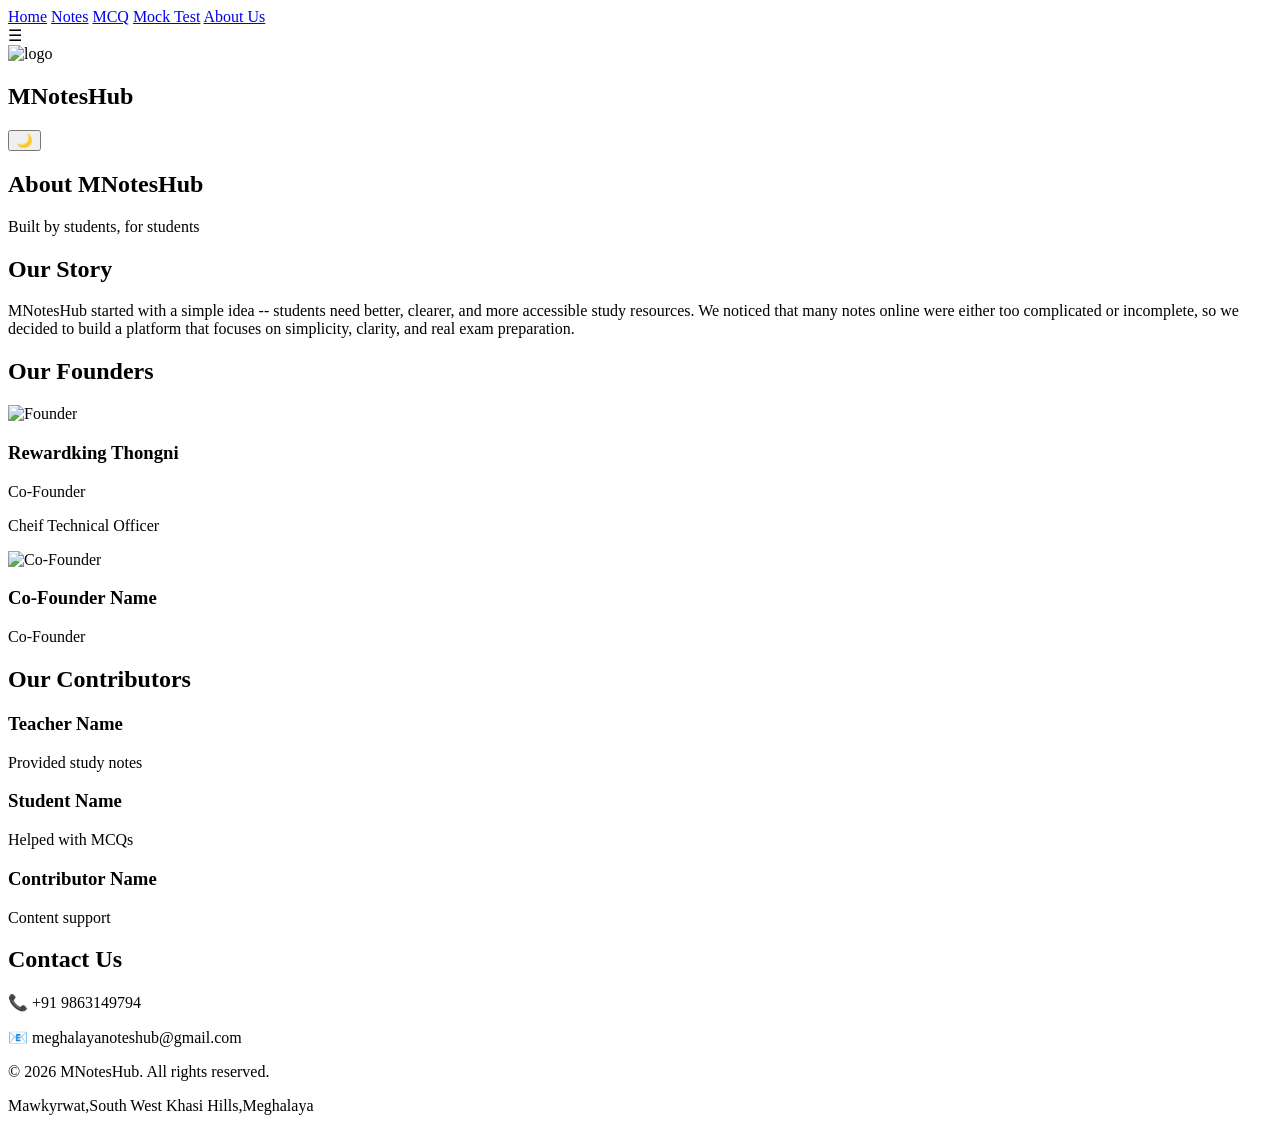
==== about.html @ bd03ecf1 "Add files via upload" ====
<meta name='viewport' content='width=device-width, initial-scale=1'/><!DOCTYPE html>
<html lang="en">
<head>
<meta charset="UTF-8">
<meta name="viewport" content="width=device-width, initial-scale=1.0">
<title>About - MNotesHub</title>

<link rel="stylesheet" href="style.css">
</head>

<body>

<!-- Sidebar -->
<div id="sidebar" class="sidebar">
  <a href="index.html">Home</a>
  <a href="notes.html">Notes</a>
  <a href="mcq.html">MCQ</a>
  <a href="mock.html">Mock Test</a>
  <a href="about.html">About Us</a>
</div>

<!-- Navbar -->
<div class="navbar">
  <div class="hamburger" onclick="toggleMenu()">☰</div>

  <div class="logo">
    <img src="logo.png" alt="logo">
    <h2>MNotesHub</h2>
  </div>

  <div class="nav-right">
    <button id="themeToggle">🌙</button>
  </div>
</div>

<!-- HERO -->
<section class="hero">
  <h1>About MNotesHub</h1>
  <p>Built by students, for students</p>
</section>

<!-- OUR STORY -->
<section class="section">
  <h2>Our Story</h2>
  <p>
    MNotesHub started with a simple idea -- students need better, clearer, and more accessible study resources.
    We noticed that many notes online were either too complicated or incomplete, so we decided to build a platform
    that focuses on simplicity, clarity, and real exam preparation.
  </p>
</section>

<!-- FOUNDERS -->
<section class="section alt">
  <h2>Our Founders</h2>

  <div class="features">

    <div class="founder-card">
      <img src="your-photo.jpg" alt="Founder">
      <h3>Rewardking Thongni</h3>
      <p>Co-Founder</p>
      <p>Cheif Technical Officer</p>
    </div>

    <div class="founder-card">
      <img src="cofounder.jpg" alt="Co-Founder">
      <h3>Co-Founder Name</h3>
      <p>Co-Founder</p>
    </div>

  </div>
</section>

<!-- CONTRIBUTORS -->
<section class="section">
  <h2>Our Contributors</h2>

  <div class="features">
    <div class="card">
      <h3>Teacher Name</h3>
      <p>Provided study notes</p>
    </div>

    <div class="card">
      <h3>Student Name</h3>
      <p>Helped with MCQs</p>
    </div>

    <div class="card">
      <h3>Contributor Name</h3>
      <p>Content support</p>
    </div>
  </div>
</section>

<!-- CONTACT -->
<section class="section alt">
  <h2>Contact Us</h2>
  <p>📞 +91 9863149794</p>
  <p>📧 meghalayanoteshub@gmail.com</p>
</section>

<!-- FOOTER -->
<footer class="footer">
  <p>© 2026 MNotesHub. All rights reserved.</p>
  <p>Mawkyrwat,South West Khasi Hills,Meghalaya</p>
</footer>

<script>
function toggleMenu() {
  let sidebar = document.getElementById("sidebar");
  sidebar.style.left = (sidebar.style.left === "0px") ? "-260px" : "0px";
}

/* Dark Mode */
const toggleBtn = document.getElementById("themeToggle");

if (localStorage.getItem("theme") === "dark") {
  document.body.classList.add("dark");
  toggleBtn.textContent = "☀️";
}

toggleBtn.onclick = () => {
  document.body.classList.toggle("dark");

  if (document.body.classList.contains("dark")) {
    localStorage.setItem("theme", "dark");
    toggleBtn.textContent = "☀️";
  } else {
    localStorage.setItem("theme", "light");
    toggleBtn.textContent = "🌙";
  }
};
</script>

</body>
</html>
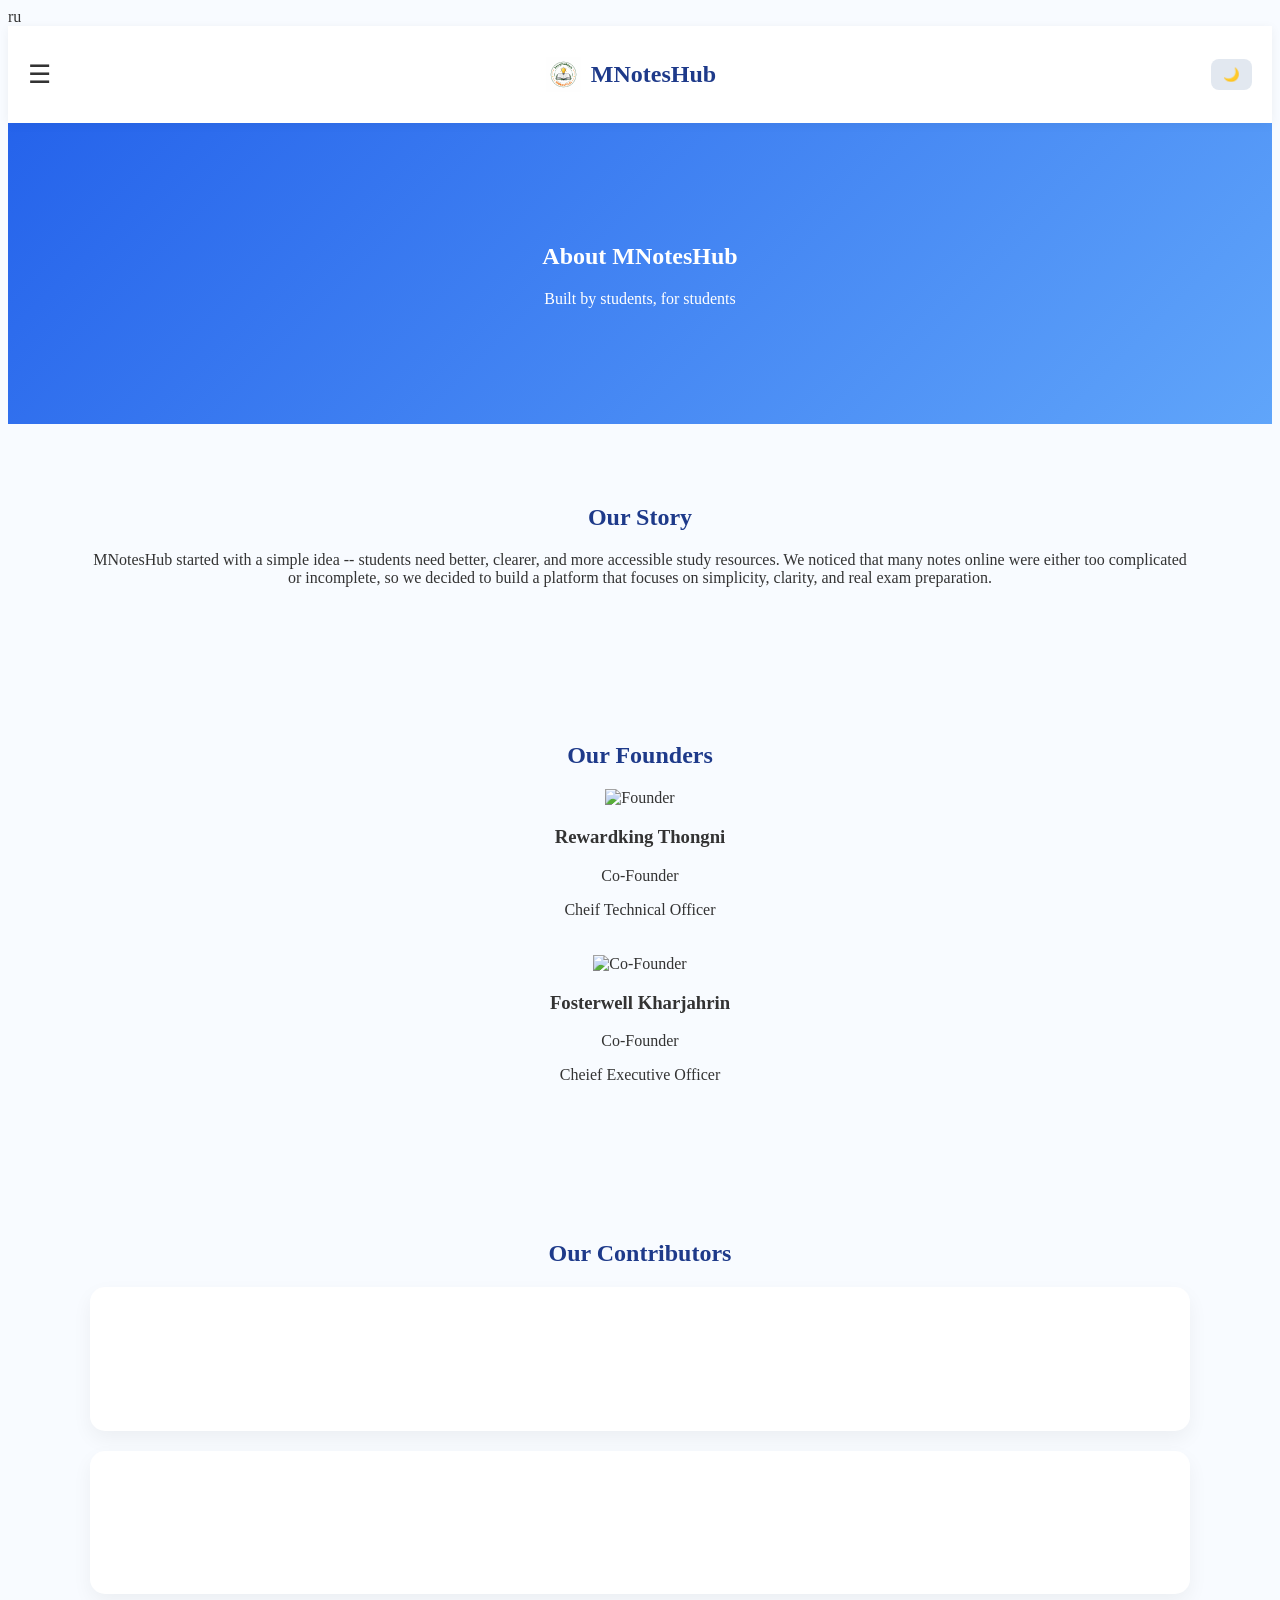
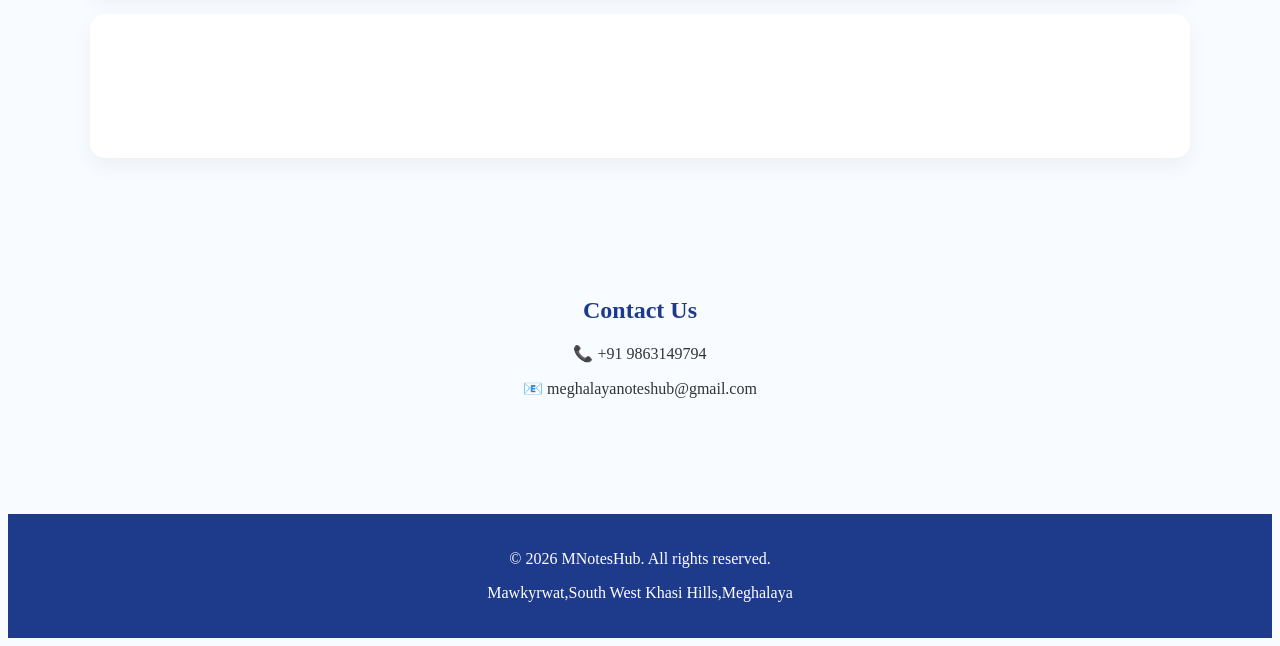
==== commit 6dcd5965: "Update co-founder name and title in about.html" ====
--- a/about.html
+++ b/about.html
@@ -1,4 +1,4 @@
-<meta name='viewport' content='width=device-width, initial-scale=1'/><!DOCTYPE html>
+ru<meta name='viewport' content='width=device-width, initial-scale=1'/><!DOCTYPE html>
 <html lang="en">
 <head>
 <meta charset="UTF-8">
@@ -64,8 +64,9 @@
 
     <div class="founder-card">
       <img src="cofounder.jpg" alt="Co-Founder">
-      <h3>Co-Founder Name</h3>
+      <h3>Fosterwell Kharjahrin</h3>
       <p>Co-Founder</p>
+      <p>Cheief Executive Officer </p>
     </div>
 
   </div>
@@ -134,4 +135,4 @@
 </script>
 
 </body>
-</html>+</html>
--- a/style.css
+++ b/style.css
@@ -0,0 +1,295 @@
+<meta name='viewport' content='width=device-width, initial-scale=1'/><style>/* RESET */
+* {
+    margin: 0;
+    padding: 0;
+    box-sizing: border-box;
+    font-family: "Segoe UI", sans-serif;
+}
+
+body {
+    background: #f8fbff;
+    color: #333;
+    transition: 0.3s;
+}
+
+/* NAVBAR */
+.navbar {
+    display: flex;
+    justify-content: space-between;
+    align-items: center;
+    padding: 15px 20px;
+    background: white;
+    box-shadow: 0 2px 10px rgba(0,0,0,0.05);
+    position: sticky;
+    top: 0;
+    z-index: 1000;
+    backdrop-filter: blur(10px);
+}
+
+.logo {
+    display: flex;
+    align-items: center;
+    gap: 10px;
+}
+
+.logo img {
+    height: 35px;
+}
+
+.logo h2 {
+    color: #1e3a8a;
+}
+
+.hamburger {
+    font-size: 26px;
+    cursor: pointer;
+}
+
+.nav-right button {
+    border: none;
+    background: #e2e8f0;
+    padding: 8px 12px;
+    border-radius: 8px;
+    cursor: pointer;
+}
+
+/* SIDEBAR */
+.sidebar {
+    position: fixed;
+    left: -260px;
+    top: 0;
+    width: 260px;
+    height: 100%;
+    background: #1e3a8a;
+    padding-top: 70px;
+    transition: 0.3s;
+}
+
+.sidebar a {
+    display: block;
+    padding: 15px 25px;
+    color: white;
+    text-decoration: none;
+}
+
+.sidebar a:hover {
+    background: #2563eb;
+}
+
+/* HERO */
+.hero {
+    text-align: center;
+    padding: 100px 20px;
+    background: linear-gradient(135deg, #2563eb, #60a5fa);
+    color: white;
+}
+
+/* SECTION */
+.section {
+    padding: 60px 20px;
+    text-align: center;
+    max-width: 1100px;
+    margin: auto;
+}
+
+.section h2 {
+    margin-bottom: 20px;
+    color: #1e3a8a;
+}
+
+/* GRID */
+.box-container,
+.subjects,
+.features,
+.testimonials {
+    display: grid;
+    gap: 20px;
+}
+
+.subjects {
+    grid-template-columns: repeat(auto-fit, minmax(250px, 1fr));
+}
+
+/* CARDS */
+.box,
+.card {
+    background: white;
+    padding: 25px;
+    border-radius: 15px;
+    box-shadow: 0 8px 20px rgba(0,0,0,0.05);
+    transition: 0.3s;
+}
+
+.card {
+    color: white;
+}
+
+.box:hover,
+.card:hover {
+    transform: translateY(-6px) scale(1.02);
+}
+
+/* SUBJECT COLORS */
+.physics { background: linear-gradient(135deg, #3b82f6, #60a5fa); }
+.chemistry { background: linear-gradient(135deg, #10b981, #34d399); }
+.biology { background: linear-gradient(135deg, #ef4444, #f87171); }
+
+/* MOCK COLORS */
+.jee { background: linear-gradient(135deg, #6366f1, #818cf8); }
+.neet { background: linear-gradient(135deg, #f59e0b, #fbbf24); }
+
+/* HEADER (Notes/MCQ pages) */
+.header {
+    text-align: center;
+    padding: 50px 20px;
+}
+
+.header h1 {
+    color: #1e3a8a;
+}
+
+/* ========================= */
+/* MCQ + MOCK TEST SECTION */
+/* ========================= */
+
+.unit {
+    background: white;
+    margin: 20px auto;
+    max-width: 800px;
+    border-radius: 12px;
+    box-shadow: 0 5px 15px rgba(0,0,0,0.08);
+    overflow: hidden;
+}
+
+.unit-header {
+    padding: 15px;
+    background: linear-gradient(135deg,#007BFF,#0056b3);
+    color: white;
+    font-weight: bold;
+    cursor: pointer;
+}
+
+.unit-content {
+    display: none;
+    padding: 15px;
+}
+
+/* QUESTION */
+.question {
+    margin-bottom: 15px;
+    padding: 12px;
+    background: #f8fbff;
+    border-radius: 8px;
+}
+
+.options label {
+    display: block;
+    margin: 5px 0;
+    cursor: pointer;
+}
+
+/* BUTTON */
+button {
+    padding: 8px 15px;
+    border: none;
+    background: #2563eb;
+    color: white;
+    border-radius: 6px;
+    cursor: pointer;
+}
+
+button:hover {
+    background: #1d4ed8;
+}
+
+.score {
+    margin-top: 10px;
+    font-weight: bold;
+}
+
+/* SEARCH */
+.search-box {
+    text-align: center;
+    margin: 20px;
+}
+
+.search-box input {
+    width: 100%;
+    max-width: 400px;
+    padding: 10px 15px;
+    border-radius: 20px;
+    border: 1px solid #ccc;
+    outline: none;
+}
+
+.search-box input:focus {
+    border-color: #2563eb;
+}
+
+/* ========================= */
+/* NOTES PAGE STRUCTURE */
+/* ========================= */
+
+.chapter {
+    max-width: 800px;
+    margin: 20px auto;
+    background: white;
+    padding: 20px;
+    border-radius: 12px;
+    box-shadow: 0 5px 15px rgba(0,0,0,0.05);
+}
+
+.chapter h3 {
+    color: #1e3a8a;
+}
+
+.subtopic {
+    margin-top: 10px;
+    padding-left: 10px;
+    border-left: 3px solid #2563eb;
+}
+
+.content {
+    margin-top: 5px;
+    color: #555;
+}
+
+/* FOOTER */
+.footer {
+    background: #1e3a8a;
+    color: white;
+    text-align: center;
+    padding: 20px;
+    margin-top: 40px;
+}
+
+/* ========================= */
+/* DARK MODE */
+/* ========================= */
+
+body.dark {
+    background: #0f172a;
+    color: #e2e8f0;
+}
+
+body.dark .navbar,
+body.dark .sidebar,
+body.dark .unit,
+body.dark .chapter,
+body.dark .box {
+    background: #1e293b;
+}
+
+body.dark .question {
+    background: #334155;
+}
+
+body.dark .footer {
+    background: #020617;
+}
+
+body.dark input {
+    background: #1e293b;
+    color: white;
+    border: 1px solid #444;
+}</style>
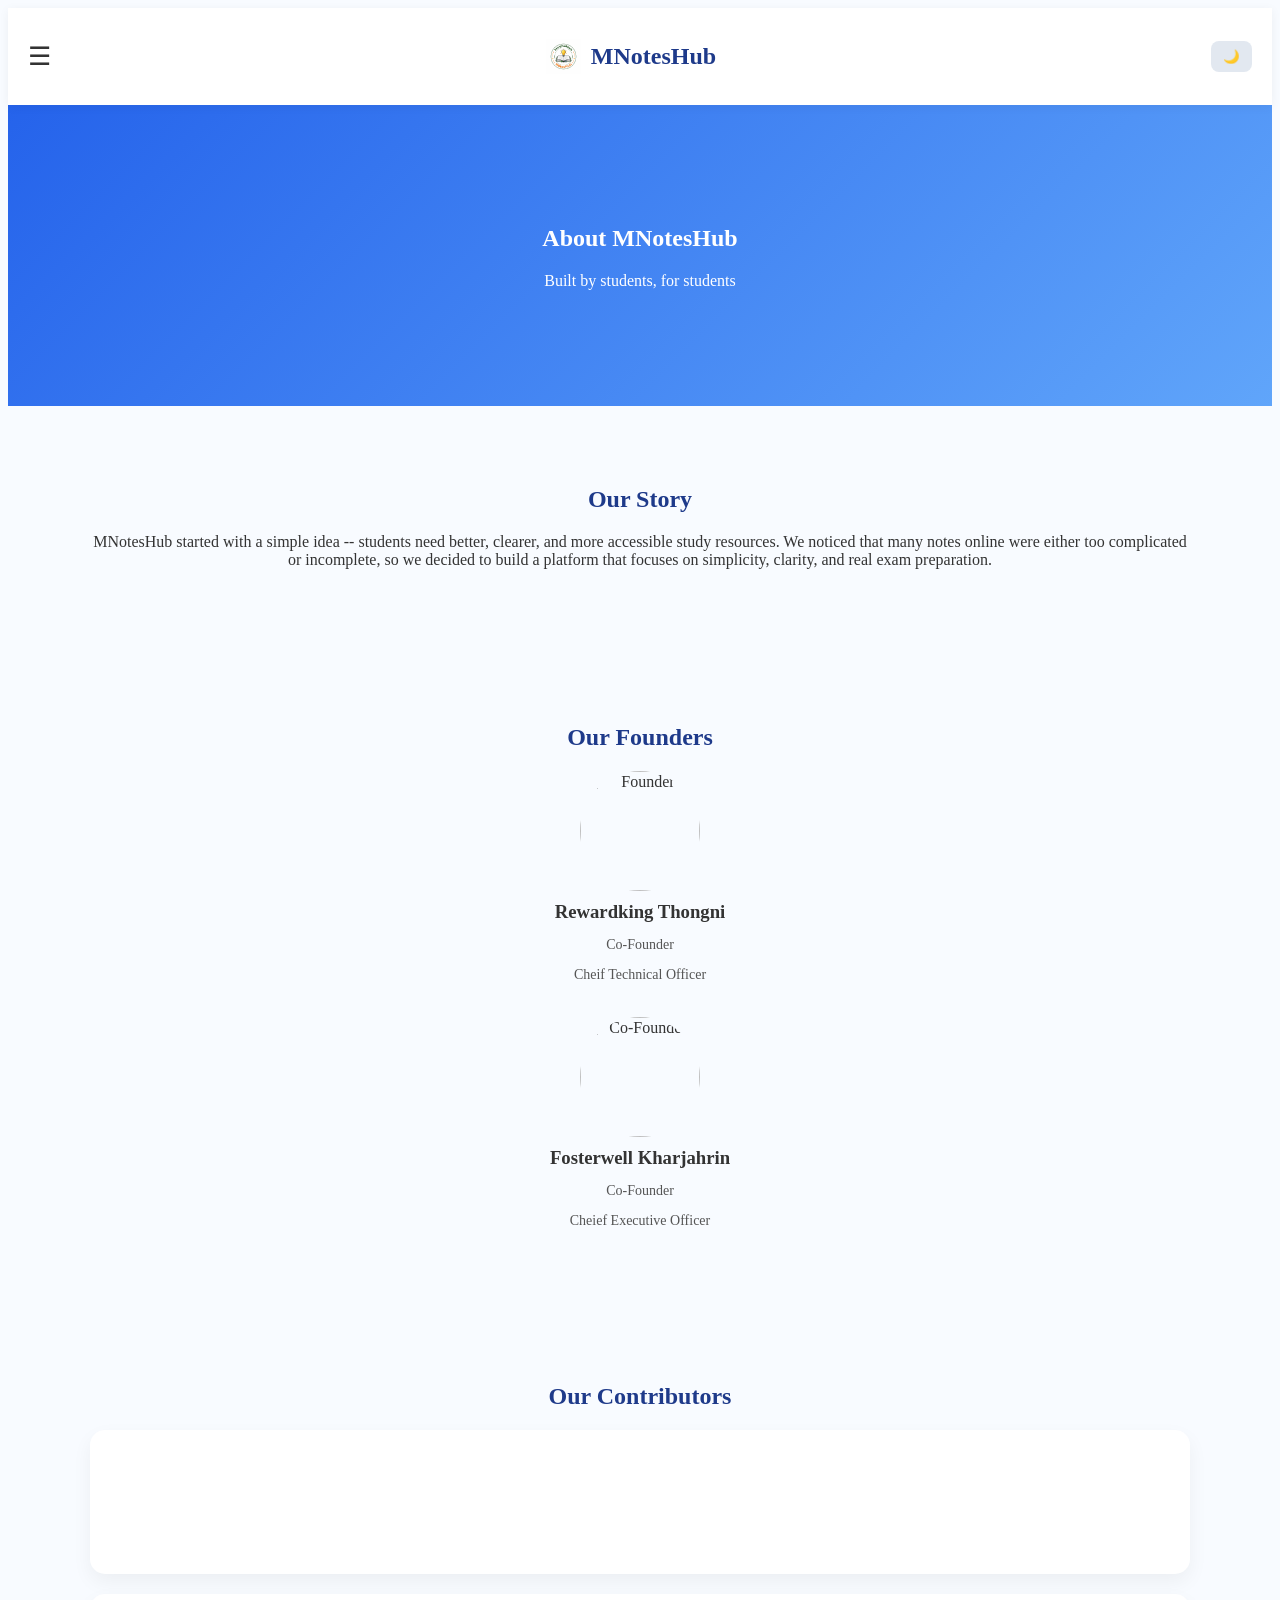
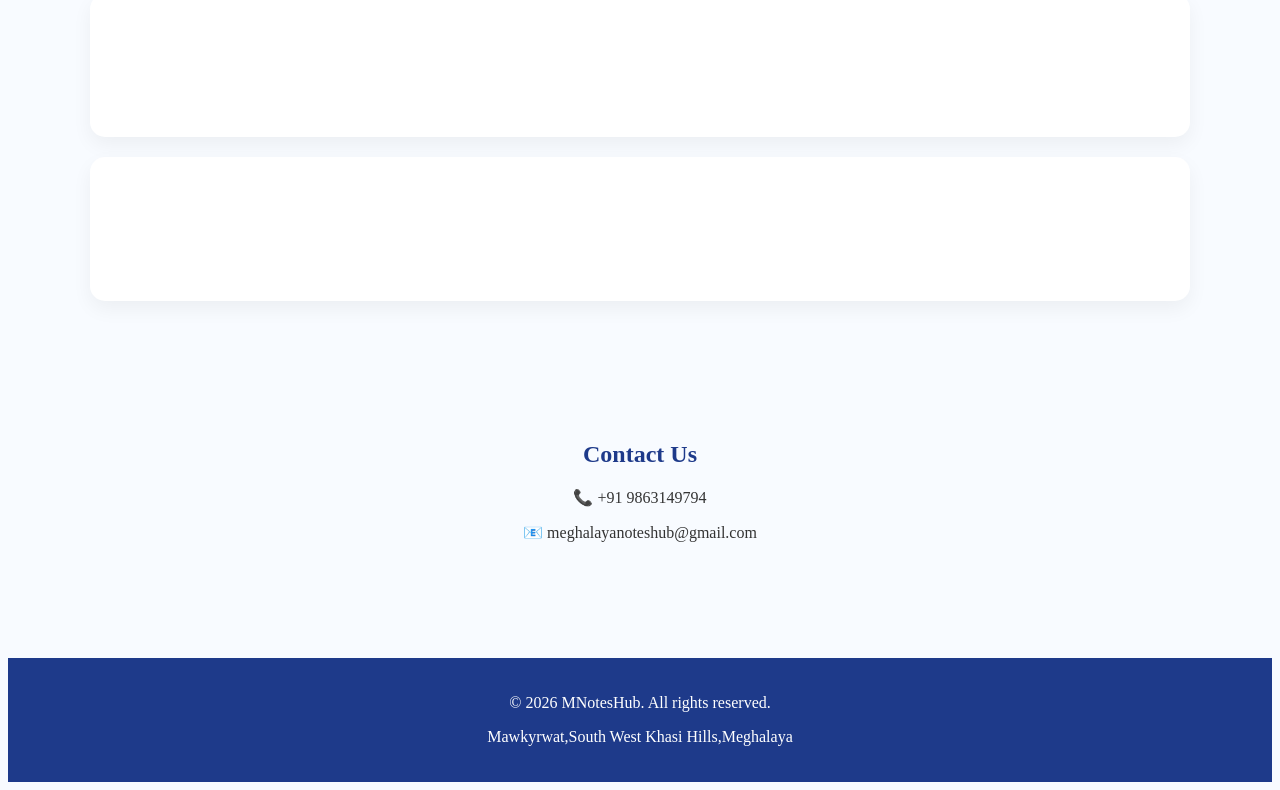
==== commit 69508a2c: "Update about.html" ====
--- a/about.html
+++ b/about.html
@@ -1,4 +1,4 @@
-ru<meta name='viewport' content='width=device-width, initial-scale=1'/><!DOCTYPE html>
+<meta name='viewport' content='width=device-width, initial-scale=1'/><!DOCTYPE html>
 <html lang="en">
 <head>
 <meta charset="UTF-8">
--- a/style.css
+++ b/style.css
@@ -292,4 +292,30 @@
     background: #1e293b;
     color: white;
     border: 1px solid #444;
+}
+/* Founder Section Fix */
+.founder-card {
+    text-align: center;
+    max-width: 250px;
+    margin: auto;
+}
+
+/* IMAGE FIX */
+.founder-card img {
+    width: 120px;
+    height: 120px;
+    border-radius: 50%;
+    object-fit: cover;
+    display: block;
+    margin: 0 auto 10px auto;
+}
+
+/* Text spacing */
+.founder-card h3 {
+    margin: 5px 0;
+}
+
+.founder-card p {
+    font-size: 14px;
+    color: #555;
 }</style>
